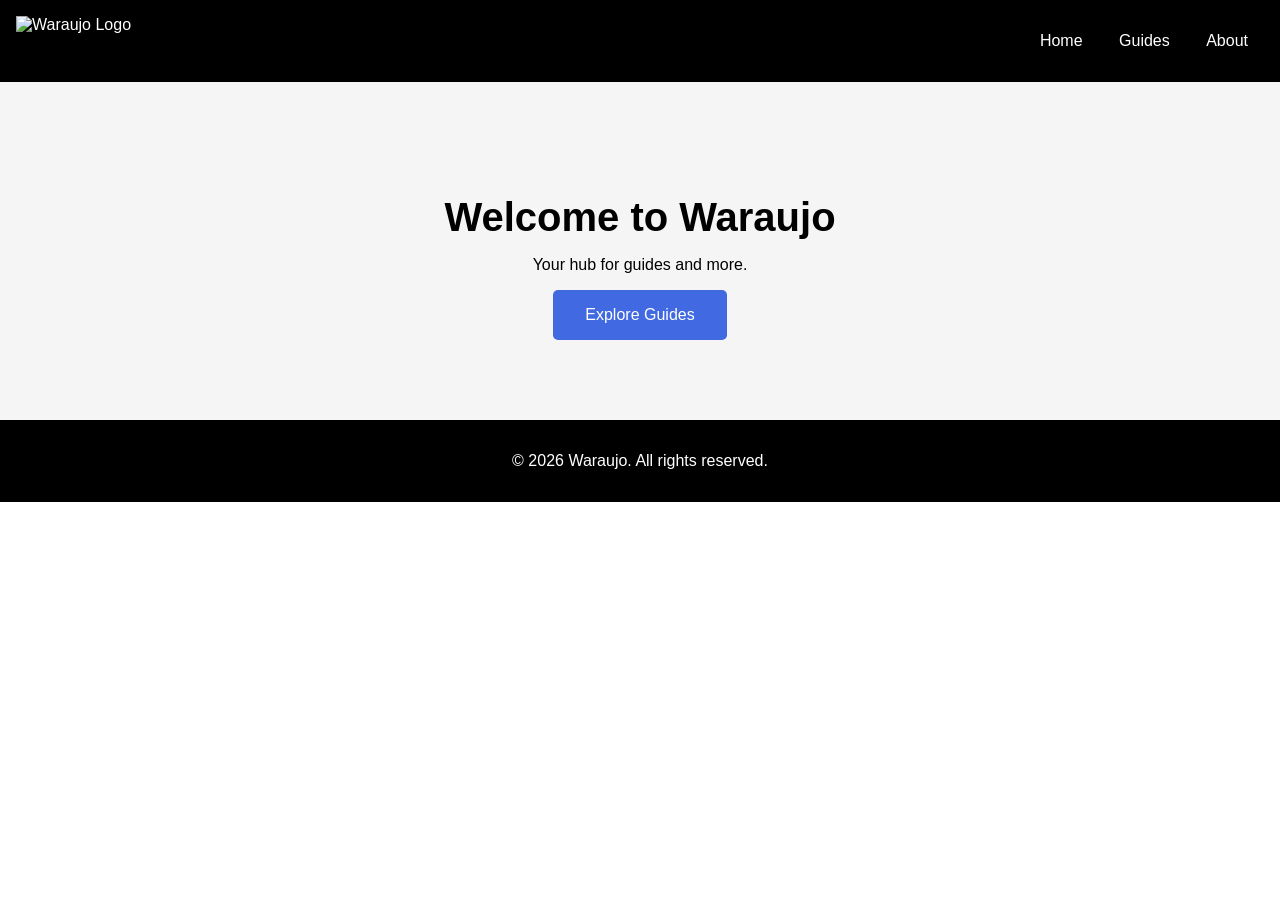
==== index.html @ 5202305c "Add files via upload" ====
<!DOCTYPE html>
<html lang="en">
<head>
<meta charset="UTF-8">
<meta name="viewport" content="width=device-width, initial-scale=1.0">
<title>Waraujo</title>
<link rel="stylesheet" href="assets/css/style.css">
</head>
<body>
<header>
  <img src="assets/images/logo.png" alt="Waraujo Logo" class="logo">
  <nav>
    <a href="index.html">Home</a>
    <a href="guides/index.html">Guides</a>
    <a href="about.html">About</a>
  </nav>
</header>
<main>
  <section class="hero">
    <h1>Welcome to Waraujo</h1>
    <p>Your hub for guides and more.</p>
    <a href="guides/index.html" class="btn">Explore Guides</a>
  </section>
</main>
<footer>
  <p>&copy; 2026 Waraujo. All rights reserved.</p>
</footer>
</body>
</html>
---- assets/css/style.css ----
body { margin: 0; font-family: Arial, sans-serif; background: #fff; color: #000; }
header { display: flex; align-items: center; justify-content: space-between; padding: 1rem; background: #000; color: #fff; }
header .logo { height: 50px; }
nav a { margin: 0 1rem; color: #fff; text-decoration: none; }
nav a:hover { text-decoration: underline; }

.hero { text-align: center; padding: 5rem 1rem; background: #f5f5f5; }
.hero h1 { font-size: 2.5rem; margin-bottom: 1rem; }
.btn { display: inline-block; padding: 1rem 2rem; background: royalblue; color: #fff; text-decoration: none; border-radius: 5px; }
.btn:hover { background: #0056b3; }

.guides-grid { display: grid; grid-template-columns: repeat(auto-fit, minmax(250px, 1fr)); gap: 2rem; padding: 2rem; }
.guide-card { display: block; border: 1px solid #ccc; border-radius: 8px; overflow: hidden; text-decoration: none; color: #000; }
.guide-card img { width: 100%; display: block; }
.guide-card h3 { margin: 1rem; font-size: 1.25rem; }
.guide-card p { margin: 0 1rem 1rem; font-size: 1rem; }

.about form { display: flex; flex-direction: column; max-width: 400px; margin: 2rem auto; }
.about input, .about textarea { margin-bottom: 1rem; padding: 0.75rem; font-size: 1rem; border: 1px solid #ccc; border-radius: 4px; }
.about button { padding: 1rem; font-size: 1rem; background: royalblue; color: #fff; border: none; border-radius: 5px; cursor: pointer; }
.about button:hover { background: #0056b3; }

footer { text-align: center; padding: 1rem; background: #000; color: #fff; }
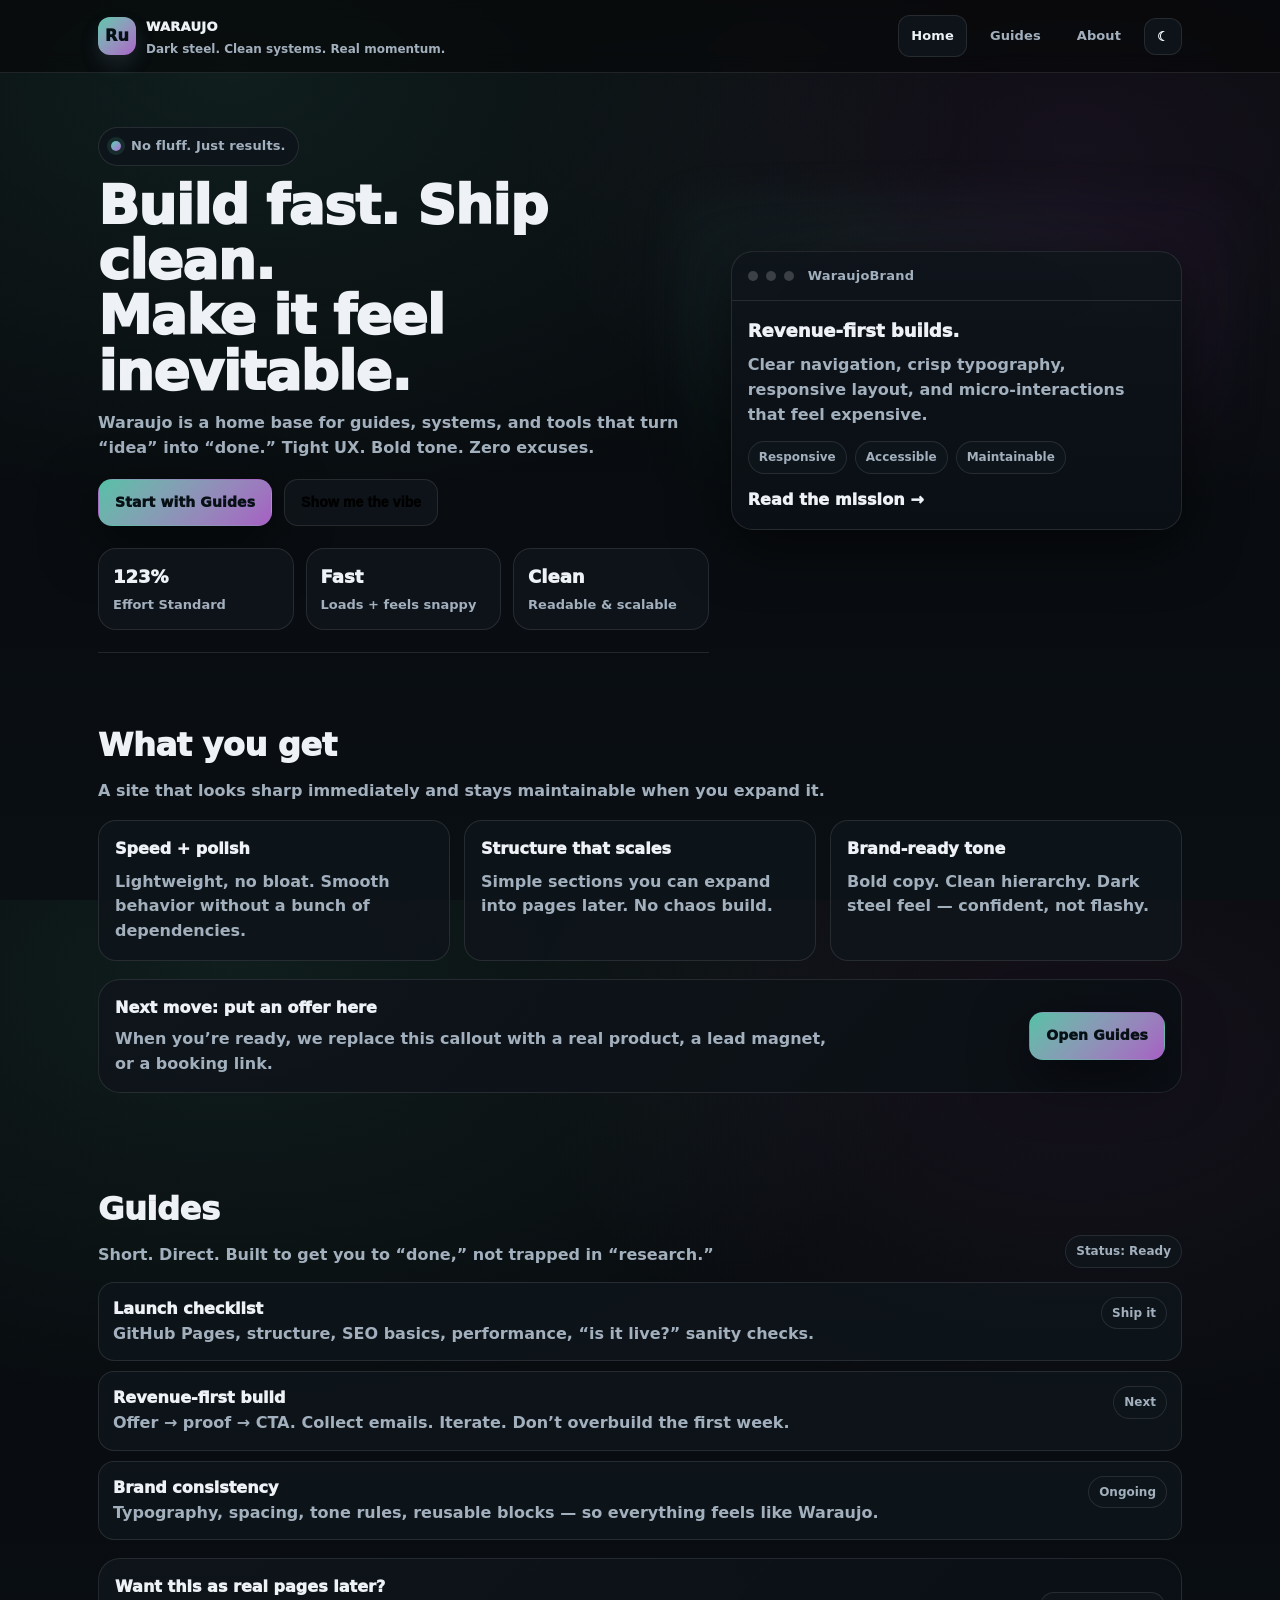
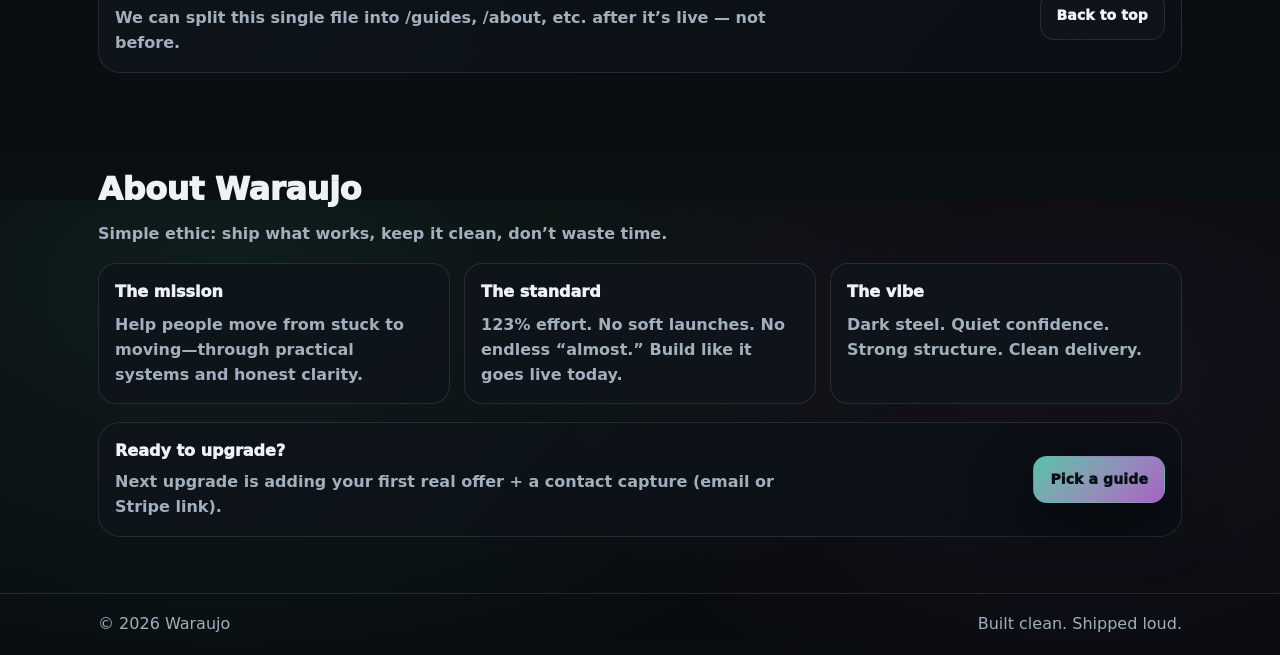
==== commit db6b6b61: "Deploy single-file dark steel site Replace index.html with single-file Dark Steel build. Inline CSS" ====
--- a/index.html
+++ b/index.html
@@ -1,29 +1,646 @@
-<!DOCTYPE html>
+<!doctype html>
 <html lang="en">
 <head>
-<meta charset="UTF-8">
-<meta name="viewport" content="width=device-width, initial-scale=1.0">
-<title>Waraujo</title>
-<link rel="stylesheet" href="assets/css/style.css">
+  <meta charset="utf-8" />
+  <meta name="viewport" content="width=device-width,initial-scale=1" />
+  <title>Waraujo</title>
+  <meta name="description" content="Waraujo — clean, fast, dark steel. No fluff. Just results." />
+  <meta name="theme-color" content="#07090b" />
+  <style>
+    :root{
+      --bg0:#07090b;
+      --bg1:#0a0f14;
+      --panel:#0f151b;
+      --panel2:#0b1016;
+      --text:#eef2f7;
+      --muted:#a2afbd;
+      --line:rgba(255,255,255,.10);
+
+      /* muted accents (not loud / not rainbow-coded) */
+      --accent:#5ad2b5;
+      --accent2:#b86ad9;
+
+      --radius:18px;
+      --shadow: 0 18px 55px rgba(0,0,0,.55);
+      --font: ui-sans-serif, system-ui, -apple-system, Segoe UI, Roboto, Helvetica, Arial;
+    }
+
+    [data-theme="light"]{
+      --bg0:#f6f7fb;
+      --bg1:#eef1f6;
+      --panel:#ffffff;
+      --panel2:#f1f3f7;
+      --text:#0b0d10;
+      --muted:#465564;
+      --line:rgba(0,0,0,.10);
+      --shadow: 0 18px 45px rgba(0,0,0,.14);
+    }
+
+    *{box-sizing:border-box}
+    html,body{height:100%}
+    html{scroll-behavior:smooth}
+    @media (prefers-reduced-motion: reduce){
+      html{scroll-behavior:auto}
+      *{transition:none !important; animation:none !important}
+    }
+
+    body{
+      margin:0;
+      font-family:var(--font);
+      color:var(--text);
+      background:
+        radial-gradient(1200px 700px at 18% 8%, rgba(90,210,181,.10), transparent 62%),
+        radial-gradient(900px 600px at 84% 16%, rgba(184,106,217,.08), transparent 62%),
+        linear-gradient(180deg, var(--bg0), var(--bg1));
+      overflow-x:hidden;
+      line-height:1.55;
+    }
+
+    /* subtle grit texture */
+    body::before{
+      content:"";
+      position:fixed; inset:0;
+      pointer-events:none;
+      opacity:.05;
+      background:
+        repeating-linear-gradient(0deg, rgba(255,255,255,.06) 0, rgba(255,255,255,.06) 1px, transparent 1px, transparent 4px),
+        repeating-linear-gradient(90deg, rgba(0,0,0,.10) 0, rgba(0,0,0,.10) 1px, transparent 1px, transparent 6px);
+      mix-blend-mode:overlay;
+      z-index:-1;
+    }
+
+    a{color:inherit}
+    .wrap{max-width:1120px;margin:0 auto;padding:0 18px}
+
+    .skip{
+      position:absolute;left:-9999px;top:auto;width:1px;height:1px;overflow:hidden
+    }
+    .skip:focus{
+      left:16px;top:16px;width:auto;height:auto;
+      padding:10px 12px;background:var(--panel);
+      border-radius:12px;border:1px solid var(--line);
+      z-index:99
+    }
+
+    /* Topbar */
+    .topbar{
+      position:sticky;top:0;z-index:50;
+      backdrop-filter: blur(10px);
+      background: color-mix(in srgb, var(--bg0) 72%, transparent);
+      border-bottom:1px solid var(--line);
+    }
+    .topbar__inner{
+      display:flex;align-items:center;justify-content:space-between;
+      gap:14px;padding:14px 18px;
+    }
+
+    .brand{display:flex;align-items:center;gap:10px;text-decoration:none}
+    .brand__mark{
+      width:38px;height:38px;border-radius:12px;
+      display:grid;place-items:center;
+      background: linear-gradient(135deg, color-mix(in srgb, var(--accent) 95%, #000), color-mix(in srgb, var(--accent2) 92%, #000));
+      color:#071015;
+      font-weight:950;
+      letter-spacing:.2px;
+      box-shadow: 0 10px 22px rgba(90,210,181,.10), 0 10px 22px rgba(184,106,217,.08);
+      user-select:none;
+    }
+    .brand__name{
+      font-weight:950;
+      letter-spacing:.25px;
+      text-transform:uppercase;
+      font-size:13px;
+      color:var(--text);
+    }
+    .brand__tag{
+      display:block;
+      font-size:12px;
+      color:var(--muted);
+      letter-spacing:0;
+      text-transform:none;
+      margin-top:1px;
+      font-weight:700;
+    }
+
+    .nav{display:flex;align-items:center;gap:10px;flex-wrap:wrap;justify-content:flex-end}
+    .nav__link{
+      text-decoration:none;
+      padding:10px 12px;
+      border-radius:12px;
+      color:var(--muted);
+      border:1px solid transparent;
+      transition: transform .14s ease, border-color .14s ease, background .14s ease, color .14s ease;
+      font-weight:850;
+      letter-spacing:.1px;
+      font-size:13px;
+    }
+    .nav__link:hover{
+      color:var(--text);
+      border-color:var(--line);
+      background:color-mix(in srgb, var(--panel) 80%, transparent);
+      transform:translateY(-1px);
+    }
+    .nav__link.is-active{
+      color:var(--text);
+      background:color-mix(in srgb, var(--panel) 92%, transparent);
+      border-color:var(--line);
+    }
+    .nav__btn{
+      border:1px solid var(--line);
+      background:color-mix(in srgb, var(--panel) 92%, transparent);
+      color:var(--text);
+      padding:10px 12px;
+      border-radius:12px;
+      cursor:pointer;
+      transition: transform .14s ease, filter .14s ease;
+      font-weight:900;
+    }
+    .nav__btn:hover{transform:translateY(-1px);filter:brightness(1.03)}
+
+    /* Hero */
+    .hero{
+      position:relative;
+      overflow:hidden;
+      padding:54px 0 22px;
+    }
+
+    .hero__grid{
+      display:grid;
+      grid-template-columns: 1.15fr .85fr;
+      gap:22px;
+      align-items:center;
+    }
+    @media (max-width: 920px){
+      .hero__grid{grid-template-columns:1fr}
+    }
+
+    .badge{
+      display:inline-flex;
+      align-items:center;
+      gap:10px;
+      padding:8px 12px;
+      border-radius:999px;
+      background:color-mix(in srgb, var(--panel) 86%, transparent);
+      border:1px solid var(--line);
+      color:var(--muted);
+      margin:0 0 12px;
+      font-weight:800;
+      font-size:13px;
+      letter-spacing:.12px;
+    }
+    .badge .dot{
+      width:10px;height:10px;border-radius:999px;
+      background:linear-gradient(135deg, var(--accent), var(--accent2));
+      box-shadow: 0 0 0 4px color-mix(in srgb, var(--accent) 12%, transparent);
+      flex:none;
+    }
+
+    .h1{
+      font-size:clamp(34px, 4.2vw, 56px);
+      line-height:1.03;
+      margin:0 0 12px;
+      letter-spacing:-.9px;
+      font-weight:950;
+    }
+    .sub{
+      color:var(--muted);
+      font-size:16px;
+      max-width:66ch;
+      margin:0 0 18px;
+      font-weight:650;
+    }
+
+    .cta{display:flex;gap:12px;flex-wrap:wrap;margin:18px 0 22px}
+    .btn{
+      display:inline-flex;align-items:center;justify-content:center;gap:10px;
+      padding:12px 16px;
+      border-radius:14px;
+      border:1px solid var(--line);
+      background:color-mix(in srgb, var(--panel) 92%, transparent);
+      text-decoration:none;
+      cursor:pointer;
+      font-weight:950;
+      letter-spacing:.12px;
+      transition: transform .14s ease, filter .14s ease, box-shadow .14s ease;
+      font-size:14px;
+    }
+    .btn:hover{transform:translateY(-1px);filter:brightness(1.02)}
+    .btn--primary{
+      border-color: transparent;
+      background: linear-gradient(135deg, color-mix(in srgb, var(--accent) 92%, #000), color-mix(in srgb, var(--accent2) 90%, #000));
+      color:#071015;
+      box-shadow: var(--shadow);
+    }
+    .btn--ghost{
+      background:color-mix(in srgb, var(--panel) 88%, transparent);
+    }
+
+    .stats{display:flex;gap:12px;flex-wrap:wrap}
+    .stat{
+      flex:1 1 170px;
+      background:color-mix(in srgb, var(--panel) 90%, transparent);
+      border:1px solid var(--line);
+      border-radius:var(--radius);
+      padding:14px;
+      transition: transform .14s ease, border-color .14s ease;
+    }
+    .stat:hover{
+      transform:translateY(-1px);
+      border-color: color-mix(in srgb, var(--text) 18%, var(--line));
+    }
+    .stat__num{font-weight:950;font-size:18px}
+    .stat__label{color:var(--muted);font-size:13px;margin-top:4px;font-weight:750}
+
+    /* Card */
+    .cardwrap{position:relative}
+    .card{
+      background: linear-gradient(180deg,
+        color-mix(in srgb, var(--panel) 94%, transparent),
+        color-mix(in srgb, var(--panel2) 94%, transparent)
+      );
+      border:1px solid var(--line);
+      border-radius:22px;
+      overflow:hidden;
+      box-shadow: var(--shadow);
+    }
+    .card__top{
+      display:flex;align-items:center;gap:8px;
+      padding:14px 16px;border-bottom:1px solid var(--line);
+    }
+    .dot2{width:10px;height:10px;border-radius:999px;background:color-mix(in srgb, var(--text) 20%, transparent)}
+    .card__title{margin-left:6px;color:var(--muted);font-size:13px;letter-spacing:.2px;font-weight:800}
+    .card__body{padding:16px}
+    .card__headline{font-weight:950;margin:0 0 8px;font-size:18px}
+    .card__text{margin:0 0 14px;color:var(--muted);font-weight:650}
+    .pillrow{display:flex;gap:8px;flex-wrap:wrap;margin:0 0 14px}
+    .pill{
+      font-size:12px;color:var(--muted);
+      padding:6px 10px;border-radius:999px;
+      border:1px solid var(--line);
+      background:color-mix(in srgb, var(--panel) 86%, transparent);
+      font-weight:750;
+    }
+    .link{
+      display:inline-flex;align-items:center;gap:8px;
+      color:var(--text);text-decoration:none;font-weight:950;letter-spacing:.1px
+    }
+    .link:hover{text-decoration:underline}
+
+    .glow{
+      position:absolute;inset:-60px;
+      background:
+        radial-gradient(520px 360px at 28% 30%, rgba(90,210,181,.14), transparent 64%),
+        radial-gradient(520px 360px at 78% 25%, rgba(184,106,217,.10), transparent 64%);
+      filter: blur(22px);
+      opacity:.55;
+      z-index:-1;
+      pointer-events:none;
+    }
+
+    /* Sections */
+    .section{padding:46px 0}
+    .section__head{display:flex;align-items:flex-end;justify-content:space-between;gap:14px;flex-wrap:wrap}
+    .h2{
+      font-size:clamp(22px, 3vw, 32px);
+      margin:0 0 8px;
+      letter-spacing:-.35px;
+      font-weight:950;
+    }
+    .sub2{margin:0;color:var(--muted);max-width:70ch;font-weight:650}
+
+    .grid{
+      display:grid;
+      grid-template-columns: repeat(3, 1fr);
+      gap:14px;
+      margin-top:16px;
+    }
+    @media (max-width: 920px){ .grid{grid-template-columns:1fr} }
+
+    .tile{
+      background:color-mix(in srgb, var(--panel) 92%, transparent);
+      border:1px solid var(--line);
+      border-radius:var(--radius);
+      padding:16px;
+      transition: transform .14s ease, border-color .14s ease;
+      min-height:130px;
+    }
+    .tile:hover{transform:translateY(-2px);border-color: color-mix(in srgb, var(--text) 18%, var(--line))}
+    .h3{font-size:16px;margin:0 0 8px;font-weight:950}
+    .p{margin:0;color:var(--muted);font-weight:650}
+
+    .callout{
+      margin-top:18px;
+      display:flex;align-items:center;justify-content:space-between;
+      gap:14px;flex-wrap:wrap;
+      background:linear-gradient(135deg,
+        color-mix(in srgb, var(--panel) 92%, transparent),
+        color-mix(in srgb, var(--panel2) 94%, transparent)
+      );
+      border:1px solid var(--line);
+      border-radius:22px;
+      padding:16px;
+    }
+    .callout__copy{max-width:70ch}
+    .callout__copy p{margin:6px 0 0;color:var(--muted);font-weight:650}
+
+    /* Guides list */
+    .list{
+      margin:14px 0 0;
+      padding:0;
+      list-style:none;
+      display:grid;
+      gap:10px;
+    }
+    .item{
+      display:flex;align-items:flex-start;justify-content:space-between;
+      gap:14px;flex-wrap:wrap;
+      padding:14px;
+      border-radius:16px;
+      border:1px solid var(--line);
+      background:color-mix(in srgb, var(--panel) 92%, transparent);
+    }
+    .item strong{font-weight:950}
+    .item span{color:var(--muted);font-weight:650}
+    .tag{
+      font-size:12px;
+      padding:6px 10px;
+      border-radius:999px;
+      border:1px solid var(--line);
+      background:color-mix(in srgb, var(--panel) 86%, transparent);
+      color:var(--muted);
+      font-weight:800;
+      white-space:nowrap;
+    }
+
+    /* Footer */
+    .footer{
+      border-top:1px solid var(--line);
+      padding:18px 0;
+      color:var(--muted);
+      margin-top:10px;
+    }
+    .footer__inner{display:flex;justify-content:space-between;gap:10px;flex-wrap:wrap}
+    .muted{color:var(--muted)}
+
+    /* small helper */
+    .hr{
+      height:1px;background:var(--line);
+      margin:22px 0 0;
+      border:0;
+    }
+  </style>
 </head>
+
 <body>
-<header>
-  <img src="assets/images/logo.png" alt="Waraujo Logo" class="logo">
-  <nav>
-    <a href="index.html">Home</a>
-    <a href="guides/index.html">Guides</a>
-    <a href="about.html">About</a>
-  </nav>
-</header>
-<main>
-  <section class="hero">
-    <h1>Welcome to Waraujo</h1>
-    <p>Your hub for guides and more.</p>
-    <a href="guides/index.html" class="btn">Explore Guides</a>
-  </section>
-</main>
-<footer>
-  <p>&copy; 2026 Waraujo. All rights reserved.</p>
-</footer>
+  <a class="skip" href="#main">Skip to content</a>
+
+  <header class="topbar" role="banner">
+    <div class="wrap topbar__inner">
+      <a class="brand" href="#home" aria-label="Waraujo Home">
+        <span class="brand__mark" aria-hidden="true">Ru</span>
+        <span>
+          <span class="brand__name">Waraujo</span>
+          <span class="brand__tag">Dark steel. Clean systems. Real momentum.</span>
+        </span>
+      </a>
+
+      <nav class="nav" aria-label="Primary">
+        <a class="nav__link is-active" href="#home">Home</a>
+        <a class="nav__link" href="#guides">Guides</a>
+        <a class="nav__link" href="#about">About</a>
+        <button class="nav__btn" id="themeBtn" type="button" aria-label="Toggle theme">☾</button>
+      </nav>
+    </div>
+  </header>
+
+  <main id="main">
+    <!-- HOME -->
+    <section class="hero" id="home" aria-label="Hero">
+      <div class="wrap hero__grid">
+        <div>
+          <div class="badge"><span class="dot" aria-hidden="true"></span><span>No fluff. Just results.</span></div>
+          <h1 class="h1">Build fast. Ship clean.<br />Make it feel inevitable.</h1>
+          <p class="sub">
+            Waraujo is a home base for guides, systems, and tools that turn “idea” into “done.”
+            Tight UX. Bold tone. Zero excuses.
+          </p>
+
+          <div class="cta">
+            <a class="btn btn--primary" href="#guides">Start with Guides</a>
+            <button class="btn btn--ghost" type="button" id="scrollBtn">Show me the vibe</button>
+          </div>
+
+          <div class="stats" role="list" aria-label="Highlights">
+            <div class="stat" role="listitem">
+              <div class="stat__num">123%</div>
+              <div class="stat__label">Effort Standard</div>
+            </div>
+            <div class="stat" role="listitem">
+              <div class="stat__num">Fast</div>
+              <div class="stat__label">Loads + feels snappy</div>
+            </div>
+            <div class="stat" role="listitem">
+              <div class="stat__num">Clean</div>
+              <div class="stat__label">Readable & scalable</div>
+            </div>
+          </div>
+
+          <hr class="hr" />
+        </div>
+
+        <div class="cardwrap" aria-label="Featured">
+          <div class="card">
+            <div class="card__top">
+              <div class="dot2" aria-hidden="true"></div><div class="dot2" aria-hidden="true"></div><div class="dot2" aria-hidden="true"></div>
+              <span class="card__title">WaraujoBrand</span>
+            </div>
+            <div class="card__body">
+              <p class="card__headline">Revenue-first builds.</p>
+              <p class="card__text">
+                Clear navigation, crisp typography, responsive layout, and micro-interactions that feel expensive.
+              </p>
+
+              <div class="pillrow" aria-label="Tags">
+                <span class="pill">Responsive</span>
+                <span class="pill">Accessible</span>
+                <span class="pill">Maintainable</span>
+              </div>
+
+              <a class="link" href="#about">Read the mission →</a>
+            </div>
+          </div>
+          <div class="glow" aria-hidden="true"></div>
+        </div>
+      </div>
+    </section>
+
+    <!-- VIBE -->
+    <section class="section" id="vibe" aria-label="What you get">
+      <div class="wrap">
+        <div class="section__head">
+          <div>
+            <h2 class="h2">What you get</h2>
+            <p class="sub2">A site that looks sharp immediately and stays maintainable when you expand it.</p>
+          </div>
+        </div>
+
+        <div class="grid">
+          <article class="tile">
+            <h3 class="h3">Speed + polish</h3>
+            <p class="p">Lightweight, no bloat. Smooth behavior without a bunch of dependencies.</p>
+          </article>
+          <article class="tile">
+            <h3 class="h3">Structure that scales</h3>
+            <p class="p">Simple sections you can expand into pages later. No chaos build.</p>
+          </article>
+          <article class="tile">
+            <h3 class="h3">Brand-ready tone</h3>
+            <p class="p">Bold copy. Clean hierarchy. Dark steel feel — confident, not flashy.</p>
+          </article>
+        </div>
+
+        <div class="callout">
+          <div class="callout__copy">
+            <h3 class="h3" style="margin:0">Next move: put an offer here</h3>
+            <p>When you’re ready, we replace this callout with a real product, a lead magnet, or a booking link.</p>
+          </div>
+          <a class="btn btn--primary" href="#guides">Open Guides</a>
+        </div>
+      </div>
+    </section>
+
+    <!-- GUIDES -->
+    <section class="section" id="guides" aria-label="Guides">
+      <div class="wrap">
+        <div class="section__head">
+          <div>
+            <h2 class="h2">Guides</h2>
+            <p class="sub2">Short. Direct. Built to get you to “done,” not trapped in “research.”</p>
+          </div>
+          <span class="tag" aria-label="Status tag">Status: Ready</span>
+        </div>
+
+        <ul class="list">
+          <li class="item">
+            <div>
+              <strong>Launch checklist</strong><br />
+              <span>GitHub Pages, structure, SEO basics, performance, “is it live?” sanity checks.</span>
+            </div>
+            <span class="tag">Ship it</span>
+          </li>
+          <li class="item">
+            <div>
+              <strong>Revenue-first build</strong><br />
+              <span>Offer → proof → CTA. Collect emails. Iterate. Don’t overbuild the first week.</span>
+            </div>
+            <span class="tag">Next</span>
+          </li>
+          <li class="item">
+            <div>
+              <strong>Brand consistency</strong><br />
+              <span>Typography, spacing, tone rules, reusable blocks — so everything feels like Waraujo.</span>
+            </div>
+            <span class="tag">Ongoing</span>
+          </li>
+        </ul>
+
+        <div class="callout">
+          <div class="callout__copy">
+            <h3 class="h3" style="margin:0">Want this as real pages later?</h3>
+            <p>We can split this single file into /guides, /about, etc. after it’s live — not before.</p>
+          </div>
+          <a class="btn btn--ghost" href="#home">Back to top</a>
+        </div>
+      </div>
+    </section>
+
+    <!-- ABOUT -->
+    <section class="section" id="about" aria-label="About Waraujo">
+      <div class="wrap">
+        <div class="section__head">
+          <div>
+            <h2 class="h2">About Waraujo</h2>
+            <p class="sub2">Simple ethic: ship what works, keep it clean, don’t waste time.</p>
+          </div>
+        </div>
+
+        <div class="grid">
+          <article class="tile">
+            <h3 class="h3">The mission</h3>
+            <p class="p">Help people move from stuck to moving—through practical systems and honest clarity.</p>
+          </article>
+          <article class="tile">
+            <h3 class="h3">The standard</h3>
+            <p class="p">123% effort. No soft launches. No endless “almost.” Build like it goes live today.</p>
+          </article>
+          <article class="tile">
+            <h3 class="h3">The vibe</h3>
+            <p class="p">Dark steel. Quiet confidence. Strong structure. Clean delivery.</p>
+          </article>
+        </div>
+
+        <div class="callout">
+          <div class="callout__copy">
+            <h3 class="h3" style="margin:0">Ready to upgrade?</h3>
+            <p>Next upgrade is adding your first real offer + a contact capture (email or Stripe link).</p>
+          </div>
+          <a class="btn btn--primary" href="#guides">Pick a guide</a>
+        </div>
+      </div>
+    </section>
+  </main>
+
+  <footer class="footer" role="contentinfo">
+    <div class="wrap footer__inner">
+      <span>© <span id="year"></span> Waraujo</span>
+      <span class="muted">Built clean. Shipped loud.</span>
+    </div>
+  </footer>
+
+  <script>
+    (function () {
+      // Year
+      var year = document.getElementById("year");
+      if (year) year.textContent = String(new Date().getFullYear());
+
+      // Theme toggle (light / dark)
+      var btn = document.getElementById("themeBtn");
+      var saved = localStorage.getItem("waraujo_theme");
+      if (saved) document.documentElement.setAttribute("data-theme", saved);
+
+      if (btn) {
+        btn.addEventListener("click", function () {
+          var cur = document.documentElement.getAttribute("data-theme");
+          var next = cur === "light" ? "" : "light";
+          if (next) document.documentElement.setAttribute("data-theme", next);
+          else document.documentElement.removeAttribute("data-theme");
+          localStorage.setItem("waraujo_theme", next);
+          btn.textContent = next === "light" ? "☀" : "☾";
+        });
+
+        // Set icon on load
+        btn.textContent = (document.documentElement.getAttribute("data-theme") === "light") ? "☀" : "☾";
+      }
+
+      // Scroll to vibe
+      var scrollBtn = document.getElementById("scrollBtn");
+      if (scrollBtn) {
+        scrollBtn.addEventListener("click", function () {
+          var el = document.getElementById("vibe");
+          if (el) el.scrollIntoView({ behavior: "smooth", block: "start" });
+        });
+      }
+
+      // Active nav highlight (simple)
+      var links = document.querySelectorAll(".nav__link");
+      function setActive(hash){
+        links.forEach(function(a){
+          a.classList.toggle("is-active", a.getAttribute("href") === hash);
+        });
+      }
+      window.addEventListener("hashchange", function(){ setActive(location.hash || "#home"); });
+      setActive(location.hash || "#home");
+    })();
+  </script>
 </body>
-</html>+</html>
